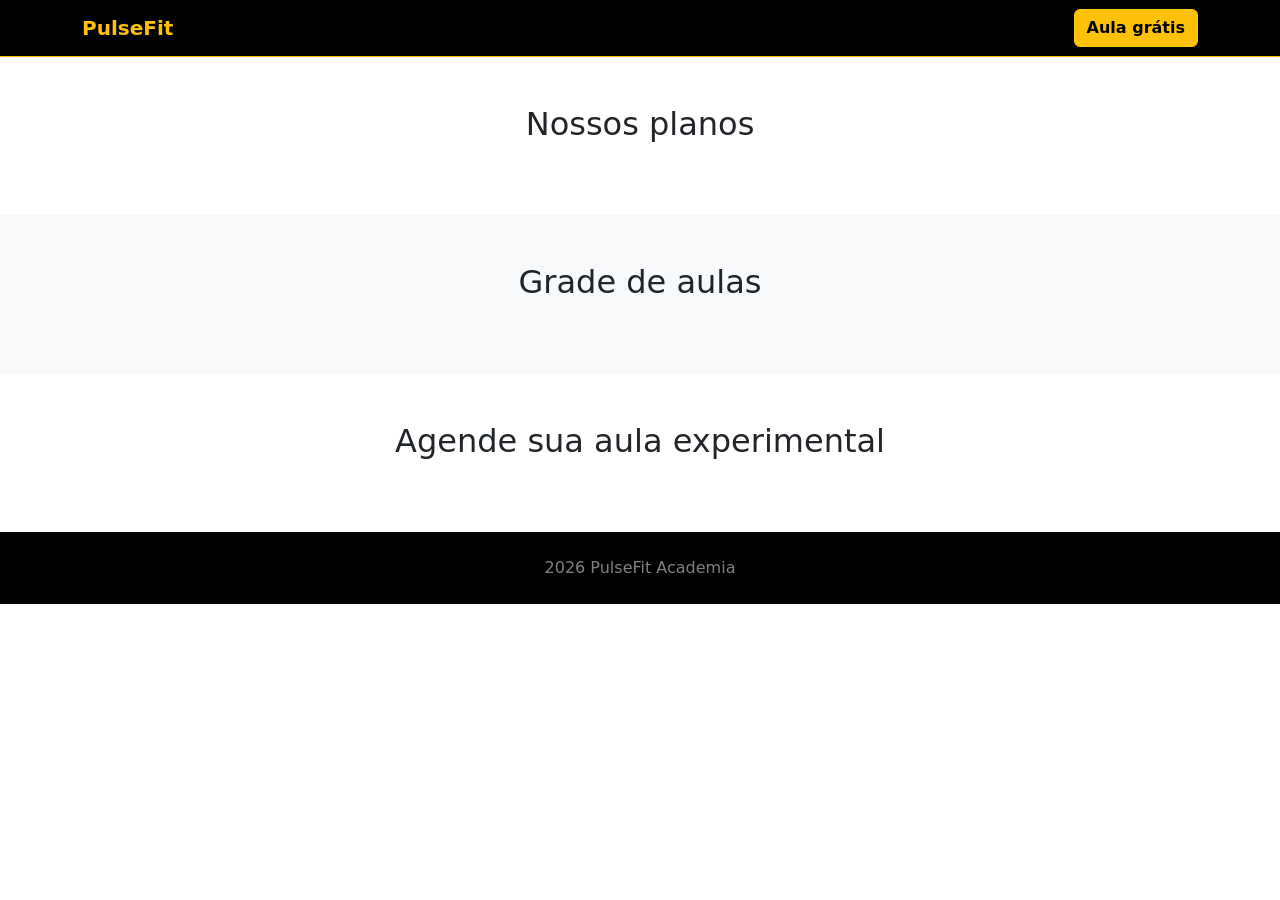
==== bootstrap/index.html @ 54238c48 "feat(navbar): adicionar barra de navegação responsiva com menu colapsável" ====
<!DOCTYPE html>
<html lang="en">
<head>
    <meta charset="UTF-8">
    <meta name="viewport" content="width=device-width, initial-scale=1.0">
    <title>PulseFit Academia</title>

    <link href="https://cdn.jsdelivr.net/npm/bootstrap@5.3.8/dist/css/bootstrap.min.css" rel="stylesheet">
    <link href="style.css" rel="stylesheet">


</head>
<body>
  <a href="#conteudo" class="visually-hidden-focusable">Pular para o conteúdo</a>

  <header class="sticky-top">
    <nav class="navbar navbar-expand-lg bg-black border-bottom border-warning" aria-label="Menu principal">
      <div class="container">
        <!-- Logo/nome do site -->
        <a class="navbar-brand fw-bold text-warning" href="#inicio">PulseFit</a>

        <!-- Botão 3 listras telefone -->
        <button class="navbar-toggler" type="button"
                data-bs-toggle="collapse" data-bs-target="#menuPrincipal"
                aria-controls="menuPrincipal" aria-expanded="false"
                aria-label="Abrir menu de navegação">
          <span class="navbar-toggler-icon"></span>
        </button>

        <!-- Conteudo no celular -->
        <div class="collapse navbar-collapse" id="menuPrincipal">
          <ul class="navbar-nav ms-auto mb-2 mb-lg-0">
            <li class="nav-item"><a class="nav-link" href="#inicio">Início</a></li>
            <li class="nav-item"><a class="nav-link" href="#planos">Planos</a></li>
            <li class="nav-item"><a class="nav-link" href="#horarios">Horários</a></li>
            <li class="nav-item"><a class="nav-link" href="#matricula">Matrícula</a></li>
          </ul>
          <a class="btn btn-warning fw-semibold ms-lg-3 mb-2 mb-lg-0" href="#matricula">Aula grátis</a>
        </div>
      </div>
    </nav>
  </header>

  <main id="conteudo">
    <section id="inicio" aria-label="Destaques da academia">

    </section>

    <section id="planos" class="py-5" aria-labelledby="titulo-planos">
      <div class="container">
        <h2 id="titulo-planos" class="text-center mb-4">Nossos planos</h2>

    </div>
    </section>

    <section id="horarios" class="py-5 bg-body-tertiary" aria-labelledby="titulo-horarios">
      <div class="container">
        <h2 id="titulo-horarios" class="text-center mb-4">Grade de aulas</h2>

    </div>
    </section>

    <section id="matricula" class="py-5" aria-labelledby="titulo-matricula">
      <div class="container">
        <h2 id="titulo-matricula" class="text-center mb-4">Agende sua aula experimental</h2>

    </div>
    </section>
  </main>

  <footer class="bg-black text-white-50 py-4">
    <div class="container text-center">
      <p class="mb-0">2026 PulseFit Academia</p>
    </div>
  </footer>

  
  
  <script src="https://cdn.jsdelivr.net/npm/bootstrap@5.3.8/dist/js/bootstrap.bundle.min.js"></script>

</body>
</html>
---- bootstrap/style.css ----
html {
  scroll-behavior: smooth;
}


section {
  scroll-margin-top: 70px;
}
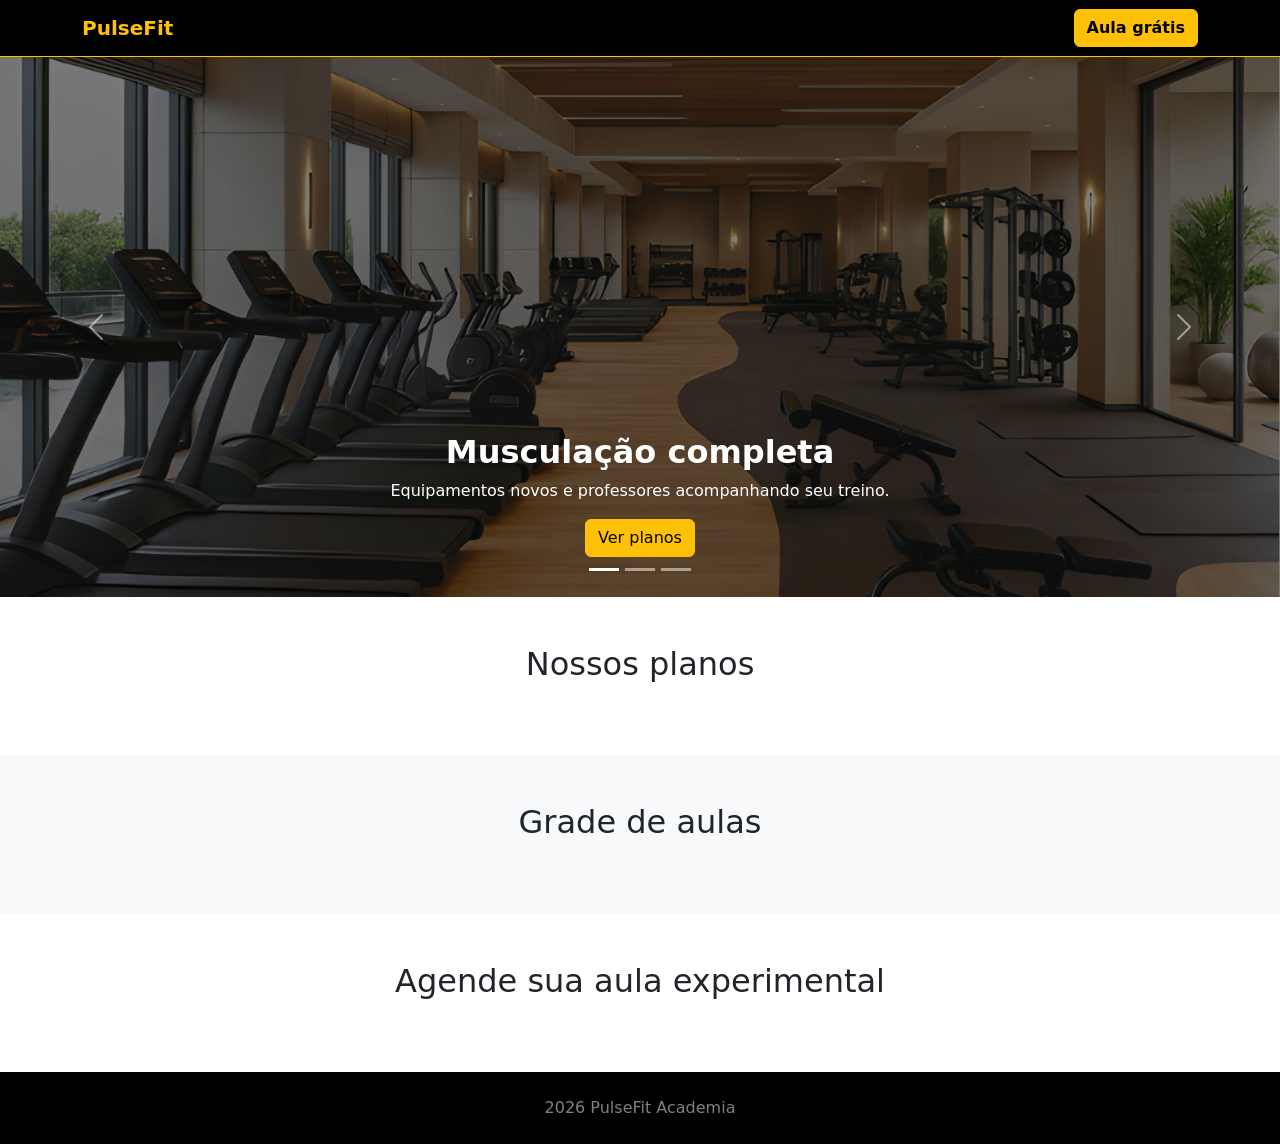
==== commit 36f6cfef: "feat(carrossel): adicionar carrossel de destaques" ====
--- a/bootstrap/index.html
+++ b/bootstrap/index.html
@@ -42,8 +42,68 @@
   </header>
 
   <main id="conteudo">
-    <section id="inicio" aria-label="Destaques da academia">
+   
+        <section id="inicio" aria-label="Destaques da academia">
+      <!-- Título principal da página escondido visualmente -->
+      <h1 class="visually-hidden">PulseFit Academia</h1>
 
+      <div id="carrosselDestaques" class="carousel slide" data-bs-ride="carousel">
+
+        <!-- Indicadores (bolinhas) -->
+        <div class="carousel-indicators">
+          <button type="button" data-bs-target="#carrosselDestaques" data-bs-slide-to="0"
+                  class="active" aria-current="true" aria-label="Slide 1: Musculação"></button>
+          <button type="button" data-bs-target="#carrosselDestaques" data-bs-slide-to="1"
+                  aria-label="Slide 2: Aulas coletivas"></button>
+          <button type="button" data-bs-target="#carrosselDestaques" data-bs-slide-to="2"
+                  aria-label="Slide 3: Treino funcional"></button>
+        </div>
+
+        <!-- Slides -->
+        <div class="carousel-inner">
+          <div class="carousel-item active" data-bs-interval="5000">
+            <img src="img/slide1.jpg" class="d-block w-100 carrossel-img"
+                 alt="Pessoa treinando com halteres na área de musculação">
+            <div class="carousel-caption">
+              <h2 class="fw-bold">Musculação completa</h2>
+              <p class="d-none d-md-block">Equipamentos novos e professores acompanhando seu treino.</p>
+              <a href="#planos" class="btn btn-warning">Ver planos</a>
+            </div>
+          </div>
+
+          <div class="carousel-item" data-bs-interval="5000">
+            <img src="img/slide2.jpg" class="d-block w-100 carrossel-img"
+                 alt="academia 01">
+            <div class="carousel-caption">
+              <h2 class="fw-bold">Aulas coletivas</h2>
+              <p class="d-none d-md-block">Spinning, dança, yoga e muito mais, todos os dias.</p>
+              <a href="#horarios" class="btn btn-warning">Ver horários</a>
+            </div>
+          </div>
+
+          <div class="carousel-item" data-bs-interval="5000">
+            <img src="img/slide3.jpg" class="d-block w-100 carrossel-img"
+                 alt="academia02">
+            <div class="carousel-caption">
+              <h2 class="fw-bold">Treino funcional</h2>
+              <p class="d-none d-md-block">Ganhe força e condicionamento em treinos dinâmicos.</p>
+              <a href="#matricula" class="btn btn-warning">Aula grátis</a>
+            </div>
+          </div>
+        </div>
+
+        <!-- Controles anterior / próximo -->
+        <button class="carousel-control-prev" type="button"
+                data-bs-target="#carrosselDestaques" data-bs-slide="prev">
+          <span class="carousel-control-prev-icon" aria-hidden="true"></span>
+          <span class="visually-hidden">Anterior</span>
+        </button>
+        <button class="carousel-control-next" type="button"
+                data-bs-target="#carrosselDestaques" data-bs-slide="next">
+          <span class="carousel-control-next-icon" aria-hidden="true"></span>
+          <span class="visually-hidden">Próximo</span>
+        </button>
+      </div>
     </section>
 
     <section id="planos" class="py-5" aria-labelledby="titulo-planos">
--- a/bootstrap/style.css
+++ b/bootstrap/style.css
@@ -6,3 +6,11 @@
 section {
   scroll-margin-top: 70px;
 }
+
+
+.carrossel-img {
+  height: 60vh;          /* 60% da altura da tela */
+  min-height: 300px;     /* nunca fica baixo demais no celular */
+  object-fit: cover;     /* corta as sobras em vez de esticar a foto */
+  filter: brightness(0.5); /* escurece a foto para o texto branco ficar visivel */
+}
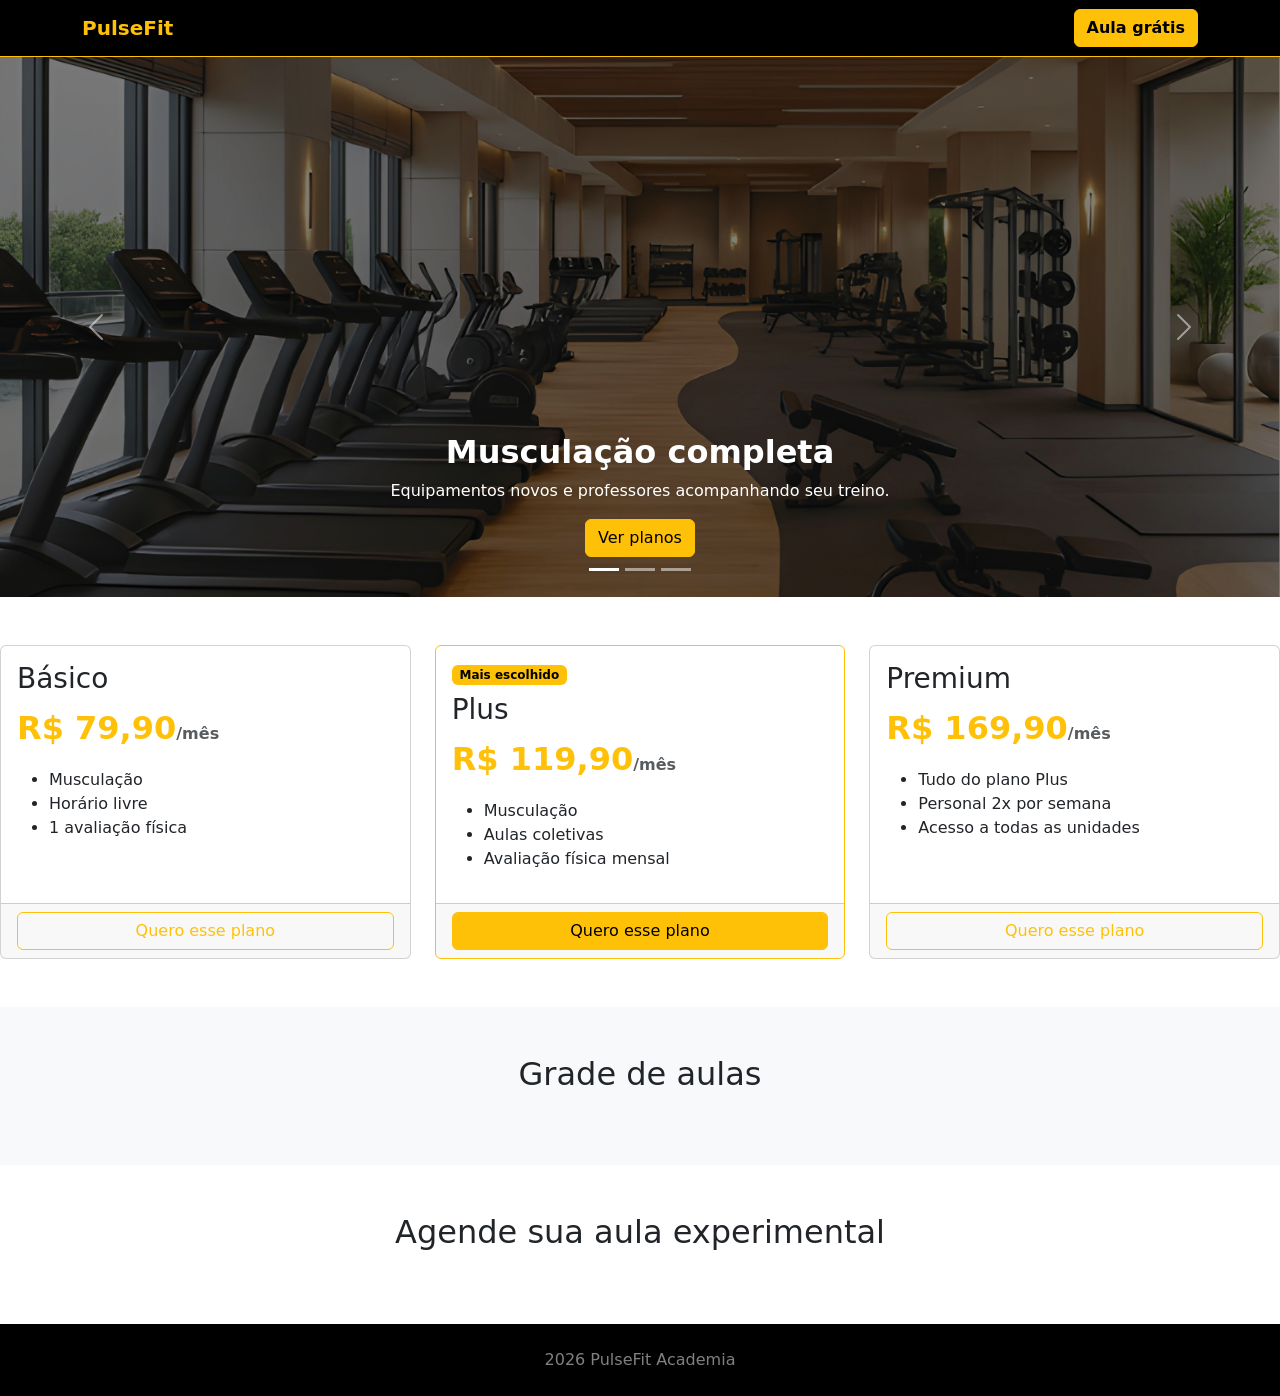
==== commit 4d8afe6f: "feat(planos): adicionar cards dos planos em grid" ====
--- a/bootstrap/index.html
+++ b/bootstrap/index.html
@@ -107,10 +107,66 @@
     </section>
 
     <section id="planos" class="py-5" aria-labelledby="titulo-planos">
-      <div class="container">
-        <h2 id="titulo-planos" class="text-center mb-4">Nossos planos</h2>
+      
+        <div class="row g-4">
 
-    </div>
+          <!-- Plano 1 -->
+          <div class="col-12 col-md-6 col-lg-4">
+            <div class="card h-100">
+              <div class="card-body">
+                <h3 class="card-title">Básico</h3>
+                <p class="fs-2 fw-bold text-warning">R$ 79,90<small class="fs-6 text-body-secondary">/mês</small></p>
+                <ul>
+                  <li>Musculação</li>
+                  <li>Horário livre</li>
+                  <li>1 avaliação física</li>
+                </ul>
+              </div>
+              <div class="card-footer">
+                <button type="button" class="btn btn-outline-warning w-100">Quero esse plano</button>
+              </div>
+            </div>
+          </div>
+
+          <!-- Plano 2 -->
+          <div class="col-12 col-md-6 col-lg-4">
+            <div class="card h-100 border-warning">
+              <div class="card-body">
+                <span class="badge text-bg-warning mb-2">Mais escolhido</span>
+                <h3 class="card-title">Plus</h3>
+                <p class="fs-2 fw-bold text-warning">R$ 119,90<small class="fs-6 text-body-secondary">/mês</small></p>
+                <ul>
+                  <li>Musculação</li>
+                  <li>Aulas coletivas</li>
+                  <li>Avaliação física mensal</li>
+                </ul>
+              </div>
+              <div class="card-footer">
+                <button type="button" class="btn btn-warning w-100">Quero esse plano</button>
+              </div>
+            </div>
+          </div>
+
+          <!-- Plano 3 -->
+          <div class="col-12 col-md-6 col-lg-4">
+            <div class="card h-100">
+              <div class="card-body">
+                <h3 class="card-title">Premium</h3>
+                <p class="fs-2 fw-bold text-warning">R$ 169,90<small class="fs-6 text-body-secondary">/mês</small></p>
+                <ul>
+                  <li>Tudo do plano Plus</li>
+                  <li>Personal 2x por semana</li>
+                  <li>Acesso a todas as unidades</li>
+                </ul>
+              </div>
+              <div class="card-footer">
+                <button type="button" class="btn btn-outline-warning w-100">Quero esse plano</button>
+              </div>
+            </div>
+          </div>
+
+        </div>
+
     </section>
 
     <section id="horarios" class="py-5 bg-body-tertiary" aria-labelledby="titulo-horarios">
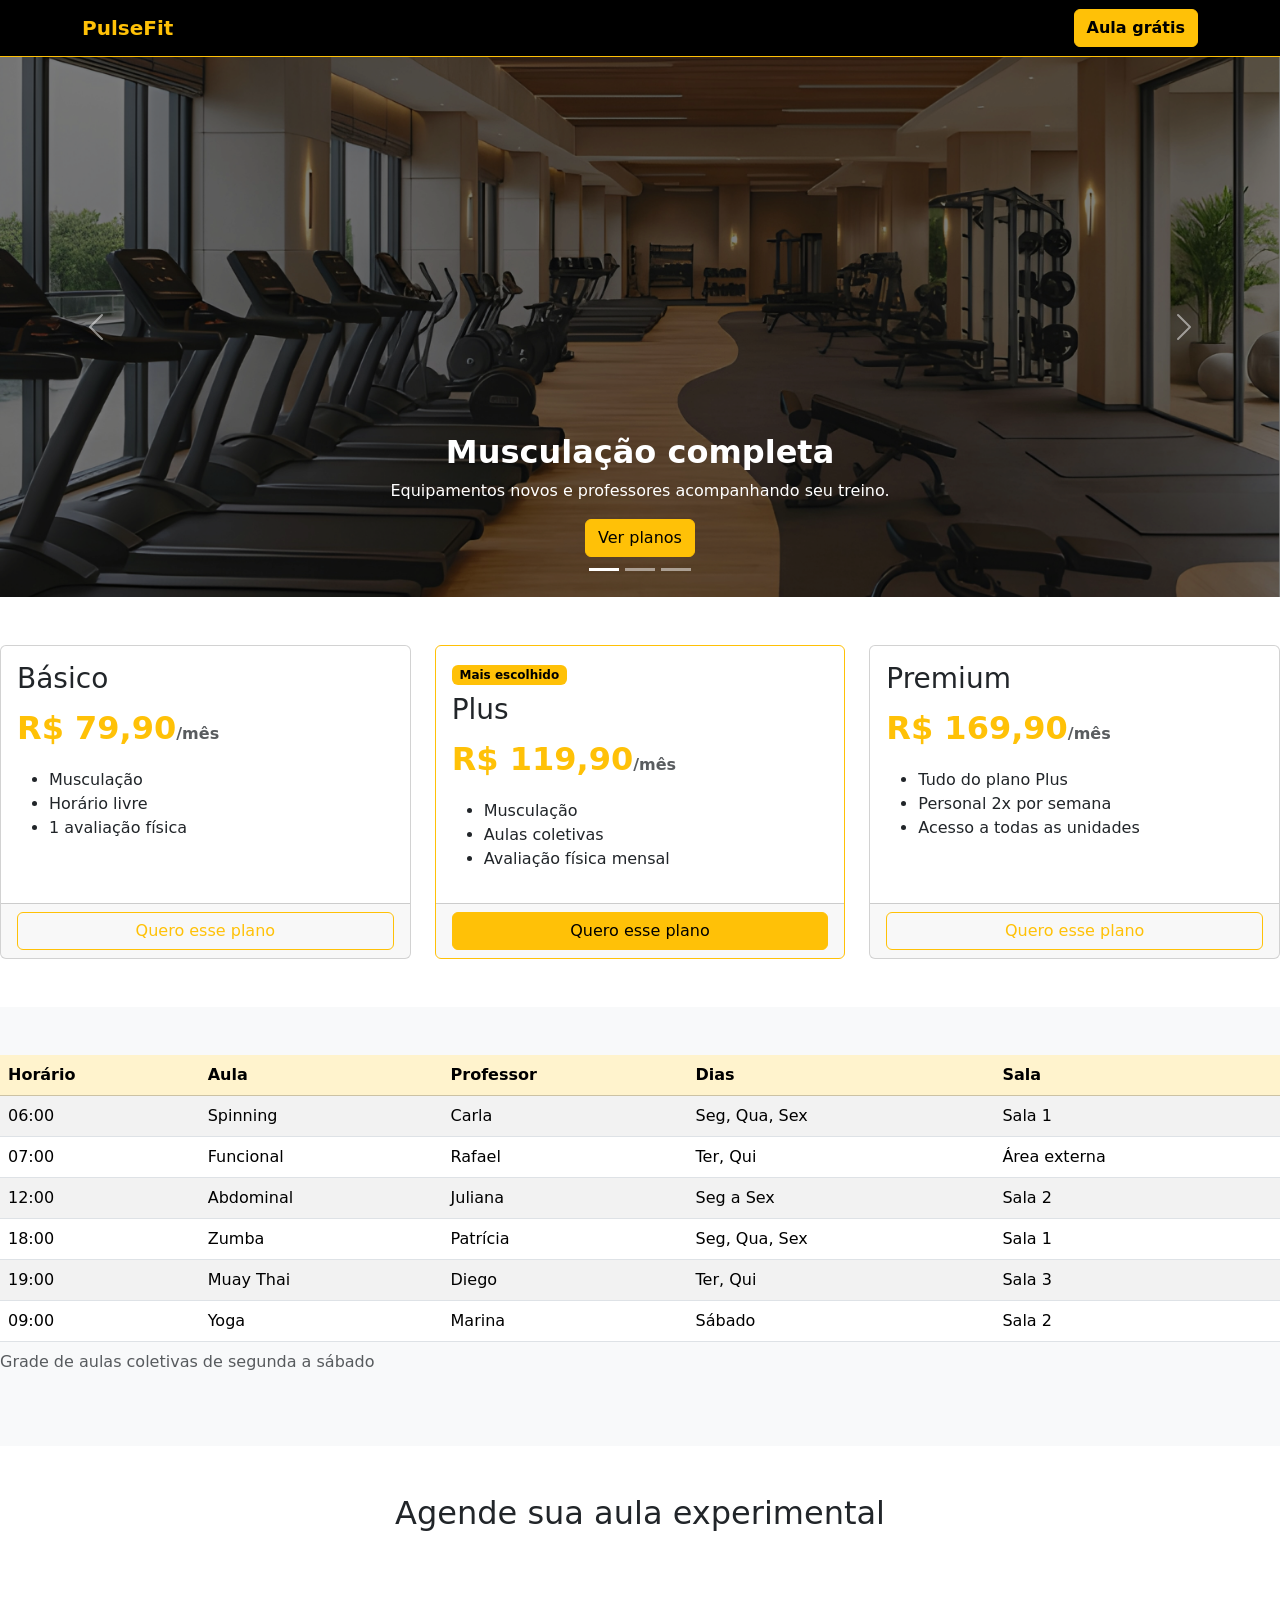
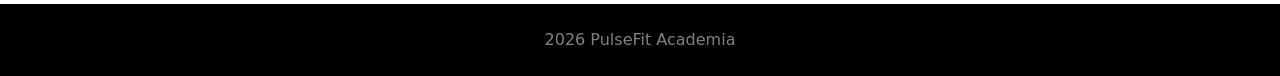
==== commit a8b6e8d5: "feat(horarios): adicionar tabela da grade de aulas" ====
--- a/bootstrap/index.html
+++ b/bootstrap/index.html
@@ -170,10 +170,66 @@
     </section>
 
     <section id="horarios" class="py-5 bg-body-tertiary" aria-labelledby="titulo-horarios">
-      <div class="container">
-        <h2 id="titulo-horarios" class="text-center mb-4">Grade de aulas</h2>
-
-    </div>
+     
+        <div class="table-responsive">
+          <table class="table table-striped table-hover">
+            <caption>Grade de aulas coletivas de segunda a sábado</caption>
+            <thead class="table-warning">
+              <tr>
+                <th scope="col">Horário</th>
+                <th scope="col">Aula</th>
+                <th scope="col">Professor</th>
+                <th scope="col">Dias</th>
+                <th scope="col">Sala</th>
+              </tr>
+            </thead>
+            <tbody>
+              <tr>
+                <td>06:00</td>
+                <td>Spinning</td>
+                <td>Carla</td>
+                <td>Seg, Qua, Sex</td>
+                <td>Sala 1</td>
+              </tr>
+              <tr>
+                <td>07:00</td>
+                <td>Funcional</td>
+                <td>Rafael</td>
+                <td>Ter, Qui</td>
+                <td>Área externa</td>
+              </tr>
+              <tr>
+                <td>12:00</td>
+                <td>Abdominal</td>
+                <td>Juliana</td>
+                <td>Seg a Sex</td>
+                <td>Sala 2</td>
+              </tr>
+              <tr>
+                <td>18:00</td>
+                <td>Zumba</td>
+                <td>Patrícia</td>
+                <td>Seg, Qua, Sex</td>
+                <td>Sala 1</td>
+              </tr>
+              <tr>
+                <td>19:00</td>
+                <td>Muay Thai</td>
+                <td>Diego</td>
+                <td>Ter, Qui</td>
+                <td>Sala 3</td>
+              </tr>
+              <tr>
+                <td>09:00</td>
+                <td>Yoga</td>
+                <td>Marina</td>
+                <td>Sábado</td>
+                <td>Sala 2</td>
+              </tr>
+            </tbody>
+          </table>
+        </div>
+
     </section>
 
     <section id="matricula" class="py-5" aria-labelledby="titulo-matricula">
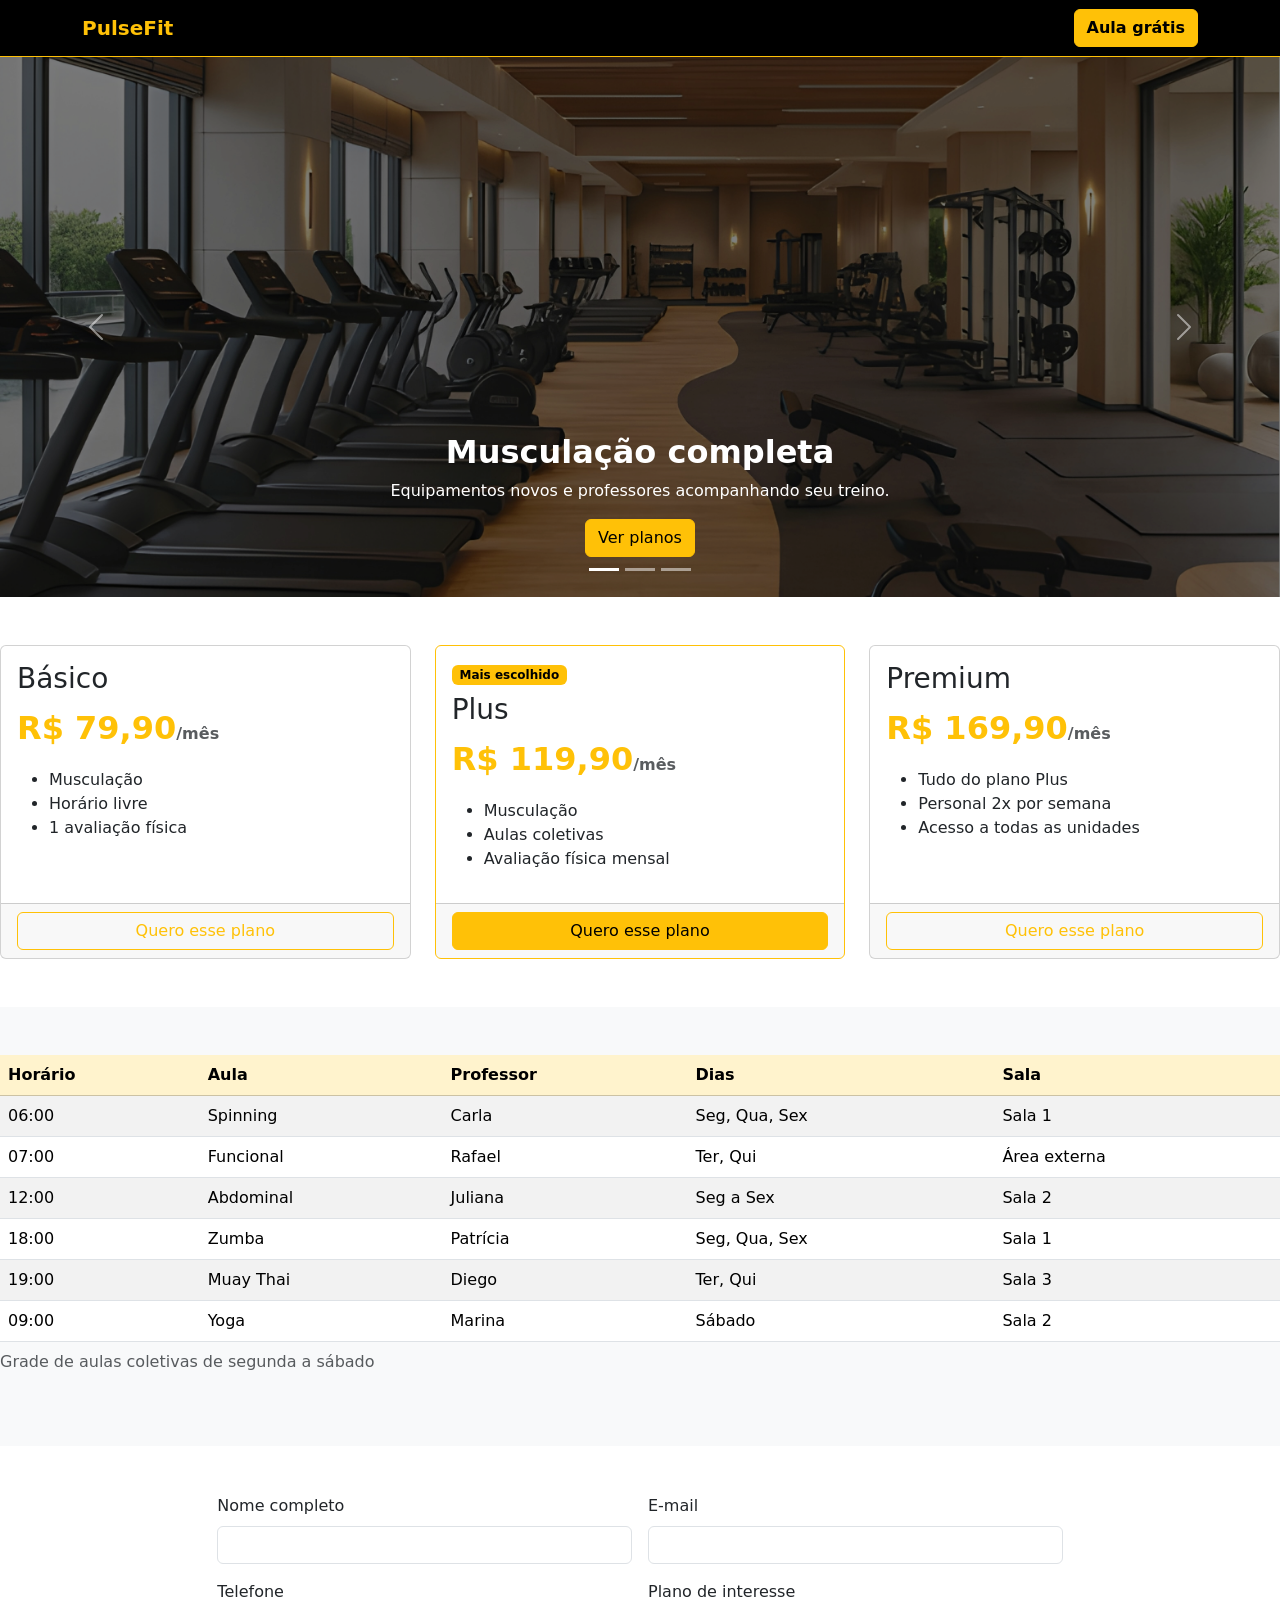
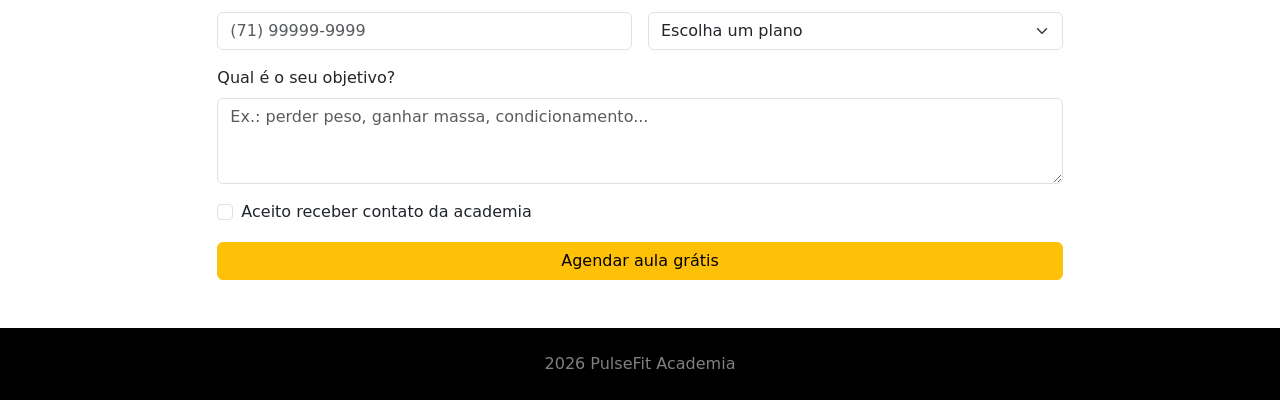
==== commit 92d69018: "feat(matricula): adicionar form com validação + identação de todo o cod" ====
--- a/bootstrap/index.html
+++ b/bootstrap/index.html
@@ -1,5 +1,6 @@
 <!DOCTYPE html>
 <html lang="en">
+
 <head>
     <meta charset="UTF-8">
     <meta name="viewport" content="width=device-width, initial-scale=1.0">
@@ -10,245 +11,296 @@
 
 
 </head>
+
 <body>
-  <a href="#conteudo" class="visually-hidden-focusable">Pular para o conteúdo</a>
-
-  <header class="sticky-top">
-    <nav class="navbar navbar-expand-lg bg-black border-bottom border-warning" aria-label="Menu principal">
-      <div class="container">
-        <!-- Logo/nome do site -->
-        <a class="navbar-brand fw-bold text-warning" href="#inicio">PulseFit</a>
-
-        <!-- Botão 3 listras telefone -->
-        <button class="navbar-toggler" type="button"
-                data-bs-toggle="collapse" data-bs-target="#menuPrincipal"
-                aria-controls="menuPrincipal" aria-expanded="false"
-                aria-label="Abrir menu de navegação">
-          <span class="navbar-toggler-icon"></span>
-        </button>
-
-        <!-- Conteudo no celular -->
-        <div class="collapse navbar-collapse" id="menuPrincipal">
-          <ul class="navbar-nav ms-auto mb-2 mb-lg-0">
-            <li class="nav-item"><a class="nav-link" href="#inicio">Início</a></li>
-            <li class="nav-item"><a class="nav-link" href="#planos">Planos</a></li>
-            <li class="nav-item"><a class="nav-link" href="#horarios">Horários</a></li>
-            <li class="nav-item"><a class="nav-link" href="#matricula">Matrícula</a></li>
-          </ul>
-          <a class="btn btn-warning fw-semibold ms-lg-3 mb-2 mb-lg-0" href="#matricula">Aula grátis</a>
+    <a href="#conteudo" class="visually-hidden-focusable">Pular para o conteúdo</a>
+
+    <header class="sticky-top">
+        <nav class="navbar navbar-expand-lg bg-black border-bottom border-warning" aria-label="Menu principal">
+            <div class="container">
+                <!-- Logo/nome do site -->
+                <a class="navbar-brand fw-bold text-warning" href="#inicio">PulseFit</a>
+
+                <!-- Botão 3 listras telefone -->
+                <button class="navbar-toggler" type="button" data-bs-toggle="collapse" data-bs-target="#menuPrincipal"
+                    aria-controls="menuPrincipal" aria-expanded="false" aria-label="Abrir menu de navegação">
+                    <span class="navbar-toggler-icon"></span>
+                </button>
+
+                <!-- Conteudo no celular -->
+                <div class="collapse navbar-collapse" id="menuPrincipal">
+                    <ul class="navbar-nav ms-auto mb-2 mb-lg-0">
+                        <li class="nav-item"><a class="nav-link" href="#inicio">Início</a></li>
+                        <li class="nav-item"><a class="nav-link" href="#planos">Planos</a></li>
+                        <li class="nav-item"><a class="nav-link" href="#horarios">Horários</a></li>
+                        <li class="nav-item"><a class="nav-link" href="#matricula">Matrícula</a></li>
+                    </ul>
+                    <a class="btn btn-warning fw-semibold ms-lg-3 mb-2 mb-lg-0" href="#matricula">Aula grátis</a>
+                </div>
+            </div>
+        </nav>
+    </header>
+
+    <main id="conteudo">
+
+        <section id="inicio" aria-label="Destaques da academia">
+            <!-- Título principal da página escondido visualmente -->
+            <h1 class="visually-hidden">PulseFit Academia</h1>
+
+            <div id="carrosselDestaques" class="carousel slide" data-bs-ride="carousel">
+
+                <!-- Indicadores (bolinhas) -->
+                <div class="carousel-indicators">
+                    <button type="button" data-bs-target="#carrosselDestaques" data-bs-slide-to="0" class="active"
+                        aria-current="true" aria-label="Slide 1: Musculação"></button>
+                    <button type="button" data-bs-target="#carrosselDestaques" data-bs-slide-to="1"
+                        aria-label="Slide 2: Aulas coletivas"></button>
+                    <button type="button" data-bs-target="#carrosselDestaques" data-bs-slide-to="2"
+                        aria-label="Slide 3: Treino funcional"></button>
+                </div>
+
+                <!-- Slides -->
+                <div class="carousel-inner">
+                    <div class="carousel-item active" data-bs-interval="5000">
+                        <img src="img/slide1.jpg" class="d-block w-100 carrossel-img"
+                            alt="Pessoa treinando com halteres na área de musculação">
+                        <div class="carousel-caption">
+                            <h2 class="fw-bold">Musculação completa</h2>
+                            <p class="d-none d-md-block">Equipamentos novos e professores acompanhando seu treino.</p>
+                            <a href="#planos" class="btn btn-warning">Ver planos</a>
+                        </div>
+                    </div>
+
+                    <div class="carousel-item" data-bs-interval="5000">
+                        <img src="img/slide2.jpg" class="d-block w-100 carrossel-img" alt="academia 01">
+                        <div class="carousel-caption">
+                            <h2 class="fw-bold">Aulas coletivas</h2>
+                            <p class="d-none d-md-block">Spinning, dança, yoga e muito mais, todos os dias.</p>
+                            <a href="#horarios" class="btn btn-warning">Ver horários</a>
+                        </div>
+                    </div>
+
+                    <div class="carousel-item" data-bs-interval="5000">
+                        <img src="img/slide3.jpg" class="d-block w-100 carrossel-img" alt="academia02">
+                        <div class="carousel-caption">
+                            <h2 class="fw-bold">Treino funcional</h2>
+                            <p class="d-none d-md-block">Ganhe força e condicionamento em treinos dinâmicos.</p>
+                            <a href="#matricula" class="btn btn-warning">Aula grátis</a>
+                        </div>
+                    </div>
+                </div>
+
+                <!-- Controles anterior / próximo -->
+                <button class="carousel-control-prev" type="button" data-bs-target="#carrosselDestaques"
+                    data-bs-slide="prev">
+                    <span class="carousel-control-prev-icon" aria-hidden="true"></span>
+                    <span class="visually-hidden">Anterior</span>
+                </button>
+                <button class="carousel-control-next" type="button" data-bs-target="#carrosselDestaques"
+                    data-bs-slide="next">
+                    <span class="carousel-control-next-icon" aria-hidden="true"></span>
+                    <span class="visually-hidden">Próximo</span>
+                </button>
+            </div>
+        </section>
+
+        <section id="planos" class="py-5" aria-labelledby="titulo-planos">
+
+            <div class="row g-4">
+
+                <!-- Plano 1 -->
+                <div class="col-12 col-md-6 col-lg-4">
+                    <div class="card h-100">
+                        <div class="card-body">
+                            <h3 class="card-title">Básico</h3>
+                            <p class="fs-2 fw-bold text-warning">R$ 79,90<small
+                                    class="fs-6 text-body-secondary">/mês</small></p>
+                            <ul>
+                                <li>Musculação</li>
+                                <li>Horário livre</li>
+                                <li>1 avaliação física</li>
+                            </ul>
+                        </div>
+                        <div class="card-footer">
+                            <button type="button" class="btn btn-outline-warning w-100">Quero esse plano</button>
+                        </div>
+                    </div>
+                </div>
+
+                <!-- Plano 2 -->
+                <div class="col-12 col-md-6 col-lg-4">
+                    <div class="card h-100 border-warning">
+                        <div class="card-body">
+                            <span class="badge text-bg-warning mb-2">Mais escolhido</span>
+                            <h3 class="card-title">Plus</h3>
+                            <p class="fs-2 fw-bold text-warning">R$ 119,90<small
+                                    class="fs-6 text-body-secondary">/mês</small></p>
+                            <ul>
+                                <li>Musculação</li>
+                                <li>Aulas coletivas</li>
+                                <li>Avaliação física mensal</li>
+                            </ul>
+                        </div>
+                        <div class="card-footer">
+                            <button type="button" class="btn btn-warning w-100">Quero esse plano</button>
+                        </div>
+                    </div>
+                </div>
+
+                <!-- Plano 3 -->
+                <div class="col-12 col-md-6 col-lg-4">
+                    <div class="card h-100">
+                        <div class="card-body">
+                            <h3 class="card-title">Premium</h3>
+                            <p class="fs-2 fw-bold text-warning">R$ 169,90<small
+                                    class="fs-6 text-body-secondary">/mês</small></p>
+                            <ul>
+                                <li>Tudo do plano Plus</li>
+                                <li>Personal 2x por semana</li>
+                                <li>Acesso a todas as unidades</li>
+                            </ul>
+                        </div>
+                        <div class="card-footer">
+                            <button type="button" class="btn btn-outline-warning w-100">Quero esse plano</button>
+                        </div>
+                    </div>
+                </div>
+
+            </div>
+
+        </section>
+
+        <section id="horarios" class="py-5 bg-body-tertiary" aria-labelledby="titulo-horarios">
+
+            <div class="table-responsive">
+                <table class="table table-striped table-hover">
+                    <caption>Grade de aulas coletivas de segunda a sábado</caption>
+                    <thead class="table-warning">
+                        <tr>
+                            <th scope="col">Horário</th>
+                            <th scope="col">Aula</th>
+                            <th scope="col">Professor</th>
+                            <th scope="col">Dias</th>
+                            <th scope="col">Sala</th>
+                        </tr>
+                    </thead>
+                    <tbody>
+                        <tr>
+                            <td>06:00</td>
+                            <td>Spinning</td>
+                            <td>Carla</td>
+                            <td>Seg, Qua, Sex</td>
+                            <td>Sala 1</td>
+                        </tr>
+                        <tr>
+                            <td>07:00</td>
+                            <td>Funcional</td>
+                            <td>Rafael</td>
+                            <td>Ter, Qui</td>
+                            <td>Área externa</td>
+                        </tr>
+                        <tr>
+                            <td>12:00</td>
+                            <td>Abdominal</td>
+                            <td>Juliana</td>
+                            <td>Seg a Sex</td>
+                            <td>Sala 2</td>
+                        </tr>
+                        <tr>
+                            <td>18:00</td>
+                            <td>Zumba</td>
+                            <td>Patrícia</td>
+                            <td>Seg, Qua, Sex</td>
+                            <td>Sala 1</td>
+                        </tr>
+                        <tr>
+                            <td>19:00</td>
+                            <td>Muay Thai</td>
+                            <td>Diego</td>
+                            <td>Ter, Qui</td>
+                            <td>Sala 3</td>
+                        </tr>
+                        <tr>
+                            <td>09:00</td>
+                            <td>Yoga</td>
+                            <td>Marina</td>
+                            <td>Sábado</td>
+                            <td>Sala 2</td>
+                        </tr>
+                    </tbody>
+                </table>
+            </div>
+
+        </section>
+
+        <section id="matricula" class="py-5" aria-labelledby="titulo-matricula">
+
+            <div class="row justify-content-center">
+                <div class="col-12 col-lg-8">
+
+                    <form class="row g-3">
+                        <div class="col-12 col-md-6">
+                            <label for="nome" class="form-label">Nome completo</label>
+                            <input type="text" class="form-control" id="nome" name="nome" required minlength="3">
+                        </div>
+
+                        <div class="col-12 col-md-6">
+                            <label for="email" class="form-label">E-mail</label>
+                            <input type="email" class="form-control" id="email" name="email" required>
+                        </div>
+
+                        <div class="col-12 col-md-6">
+                            <label for="telefone" class="form-label">Telefone</label>
+                            <input type="tel" class="form-control" id="telefone" name="telefone"
+                                placeholder="(71) 99999-9999" required>
+                        </div>
+
+                        <div class="col-12 col-md-6">
+                            <label for="plano" class="form-label">Plano de interesse</label>
+                            <select class="form-select" id="plano" name="plano" required>
+                                <option value="">Escolha um plano</option>
+                                <option value="basico">Básico</option>
+                                <option value="plus">Plus</option>
+                                <option value="premium">Premium</option>
+                            </select>
+                        </div>
+
+                        <div class="col-12">
+                            <label for="objetivo" class="form-label">Qual é o seu objetivo?</label>
+                            <textarea class="form-control" id="objetivo" name="objetivo" rows="3"
+                                placeholder="Ex.: perder peso, ganhar massa, condicionamento..."></textarea>
+                        </div>
+
+                        <div class="col-12">
+                            <div class="form-check">
+                                <input class="form-check-input" type="checkbox" id="termos" name="termos" required>
+                                <label class="form-check-label" for="termos">
+                                    Aceito receber contato da academia
+                                </label>
+                            </div>
+                        </div>
+
+                        <div class="col-12">
+                            <button type="submit" class="btn btn-warning w-100">Agendar aula grátis</button>
+                        </div>
+                    </form>
+
+                </div>
+            </div>
+
+        </section>
+    </main>
+
+    <footer class="bg-black text-white-50 py-4">
+        <div class="container text-center">
+            <p class="mb-0">2026 PulseFit Academia</p>
         </div>
-      </div>
-    </nav>
-  </header>
-
-  <main id="conteudo">
-   
-        <section id="inicio" aria-label="Destaques da academia">
-      <!-- Título principal da página escondido visualmente -->
-      <h1 class="visually-hidden">PulseFit Academia</h1>
-
-      <div id="carrosselDestaques" class="carousel slide" data-bs-ride="carousel">
-
-        <!-- Indicadores (bolinhas) -->
-        <div class="carousel-indicators">
-          <button type="button" data-bs-target="#carrosselDestaques" data-bs-slide-to="0"
-                  class="active" aria-current="true" aria-label="Slide 1: Musculação"></button>
-          <button type="button" data-bs-target="#carrosselDestaques" data-bs-slide-to="1"
-                  aria-label="Slide 2: Aulas coletivas"></button>
-          <button type="button" data-bs-target="#carrosselDestaques" data-bs-slide-to="2"
-                  aria-label="Slide 3: Treino funcional"></button>
-        </div>
-
-        <!-- Slides -->
-        <div class="carousel-inner">
-          <div class="carousel-item active" data-bs-interval="5000">
-            <img src="img/slide1.jpg" class="d-block w-100 carrossel-img"
-                 alt="Pessoa treinando com halteres na área de musculação">
-            <div class="carousel-caption">
-              <h2 class="fw-bold">Musculação completa</h2>
-              <p class="d-none d-md-block">Equipamentos novos e professores acompanhando seu treino.</p>
-              <a href="#planos" class="btn btn-warning">Ver planos</a>
-            </div>
-          </div>
-
-          <div class="carousel-item" data-bs-interval="5000">
-            <img src="img/slide2.jpg" class="d-block w-100 carrossel-img"
-                 alt="academia 01">
-            <div class="carousel-caption">
-              <h2 class="fw-bold">Aulas coletivas</h2>
-              <p class="d-none d-md-block">Spinning, dança, yoga e muito mais, todos os dias.</p>
-              <a href="#horarios" class="btn btn-warning">Ver horários</a>
-            </div>
-          </div>
-
-          <div class="carousel-item" data-bs-interval="5000">
-            <img src="img/slide3.jpg" class="d-block w-100 carrossel-img"
-                 alt="academia02">
-            <div class="carousel-caption">
-              <h2 class="fw-bold">Treino funcional</h2>
-              <p class="d-none d-md-block">Ganhe força e condicionamento em treinos dinâmicos.</p>
-              <a href="#matricula" class="btn btn-warning">Aula grátis</a>
-            </div>
-          </div>
-        </div>
-
-        <!-- Controles anterior / próximo -->
-        <button class="carousel-control-prev" type="button"
-                data-bs-target="#carrosselDestaques" data-bs-slide="prev">
-          <span class="carousel-control-prev-icon" aria-hidden="true"></span>
-          <span class="visually-hidden">Anterior</span>
-        </button>
-        <button class="carousel-control-next" type="button"
-                data-bs-target="#carrosselDestaques" data-bs-slide="next">
-          <span class="carousel-control-next-icon" aria-hidden="true"></span>
-          <span class="visually-hidden">Próximo</span>
-        </button>
-      </div>
-    </section>
-
-    <section id="planos" class="py-5" aria-labelledby="titulo-planos">
-      
-        <div class="row g-4">
-
-          <!-- Plano 1 -->
-          <div class="col-12 col-md-6 col-lg-4">
-            <div class="card h-100">
-              <div class="card-body">
-                <h3 class="card-title">Básico</h3>
-                <p class="fs-2 fw-bold text-warning">R$ 79,90<small class="fs-6 text-body-secondary">/mês</small></p>
-                <ul>
-                  <li>Musculação</li>
-                  <li>Horário livre</li>
-                  <li>1 avaliação física</li>
-                </ul>
-              </div>
-              <div class="card-footer">
-                <button type="button" class="btn btn-outline-warning w-100">Quero esse plano</button>
-              </div>
-            </div>
-          </div>
-
-          <!-- Plano 2 -->
-          <div class="col-12 col-md-6 col-lg-4">
-            <div class="card h-100 border-warning">
-              <div class="card-body">
-                <span class="badge text-bg-warning mb-2">Mais escolhido</span>
-                <h3 class="card-title">Plus</h3>
-                <p class="fs-2 fw-bold text-warning">R$ 119,90<small class="fs-6 text-body-secondary">/mês</small></p>
-                <ul>
-                  <li>Musculação</li>
-                  <li>Aulas coletivas</li>
-                  <li>Avaliação física mensal</li>
-                </ul>
-              </div>
-              <div class="card-footer">
-                <button type="button" class="btn btn-warning w-100">Quero esse plano</button>
-              </div>
-            </div>
-          </div>
-
-          <!-- Plano 3 -->
-          <div class="col-12 col-md-6 col-lg-4">
-            <div class="card h-100">
-              <div class="card-body">
-                <h3 class="card-title">Premium</h3>
-                <p class="fs-2 fw-bold text-warning">R$ 169,90<small class="fs-6 text-body-secondary">/mês</small></p>
-                <ul>
-                  <li>Tudo do plano Plus</li>
-                  <li>Personal 2x por semana</li>
-                  <li>Acesso a todas as unidades</li>
-                </ul>
-              </div>
-              <div class="card-footer">
-                <button type="button" class="btn btn-outline-warning w-100">Quero esse plano</button>
-              </div>
-            </div>
-          </div>
-
-        </div>
-
-    </section>
-
-    <section id="horarios" class="py-5 bg-body-tertiary" aria-labelledby="titulo-horarios">
-     
-        <div class="table-responsive">
-          <table class="table table-striped table-hover">
-            <caption>Grade de aulas coletivas de segunda a sábado</caption>
-            <thead class="table-warning">
-              <tr>
-                <th scope="col">Horário</th>
-                <th scope="col">Aula</th>
-                <th scope="col">Professor</th>
-                <th scope="col">Dias</th>
-                <th scope="col">Sala</th>
-              </tr>
-            </thead>
-            <tbody>
-              <tr>
-                <td>06:00</td>
-                <td>Spinning</td>
-                <td>Carla</td>
-                <td>Seg, Qua, Sex</td>
-                <td>Sala 1</td>
-              </tr>
-              <tr>
-                <td>07:00</td>
-                <td>Funcional</td>
-                <td>Rafael</td>
-                <td>Ter, Qui</td>
-                <td>Área externa</td>
-              </tr>
-              <tr>
-                <td>12:00</td>
-                <td>Abdominal</td>
-                <td>Juliana</td>
-                <td>Seg a Sex</td>
-                <td>Sala 2</td>
-              </tr>
-              <tr>
-                <td>18:00</td>
-                <td>Zumba</td>
-                <td>Patrícia</td>
-                <td>Seg, Qua, Sex</td>
-                <td>Sala 1</td>
-              </tr>
-              <tr>
-                <td>19:00</td>
-                <td>Muay Thai</td>
-                <td>Diego</td>
-                <td>Ter, Qui</td>
-                <td>Sala 3</td>
-              </tr>
-              <tr>
-                <td>09:00</td>
-                <td>Yoga</td>
-                <td>Marina</td>
-                <td>Sábado</td>
-                <td>Sala 2</td>
-              </tr>
-            </tbody>
-          </table>
-        </div>
-
-    </section>
-
-    <section id="matricula" class="py-5" aria-labelledby="titulo-matricula">
-      <div class="container">
-        <h2 id="titulo-matricula" class="text-center mb-4">Agende sua aula experimental</h2>
-
-    </div>
-    </section>
-  </main>
-
-  <footer class="bg-black text-white-50 py-4">
-    <div class="container text-center">
-      <p class="mb-0">2026 PulseFit Academia</p>
-    </div>
-  </footer>
-
-  
-  
-  <script src="https://cdn.jsdelivr.net/npm/bootstrap@5.3.8/dist/js/bootstrap.bundle.min.js"></script>
+    </footer>
+
+
+
+    <script src="https://cdn.jsdelivr.net/npm/bootstrap@5.3.8/dist/js/bootstrap.bundle.min.js"></script>
 
 </body>
+
 </html>
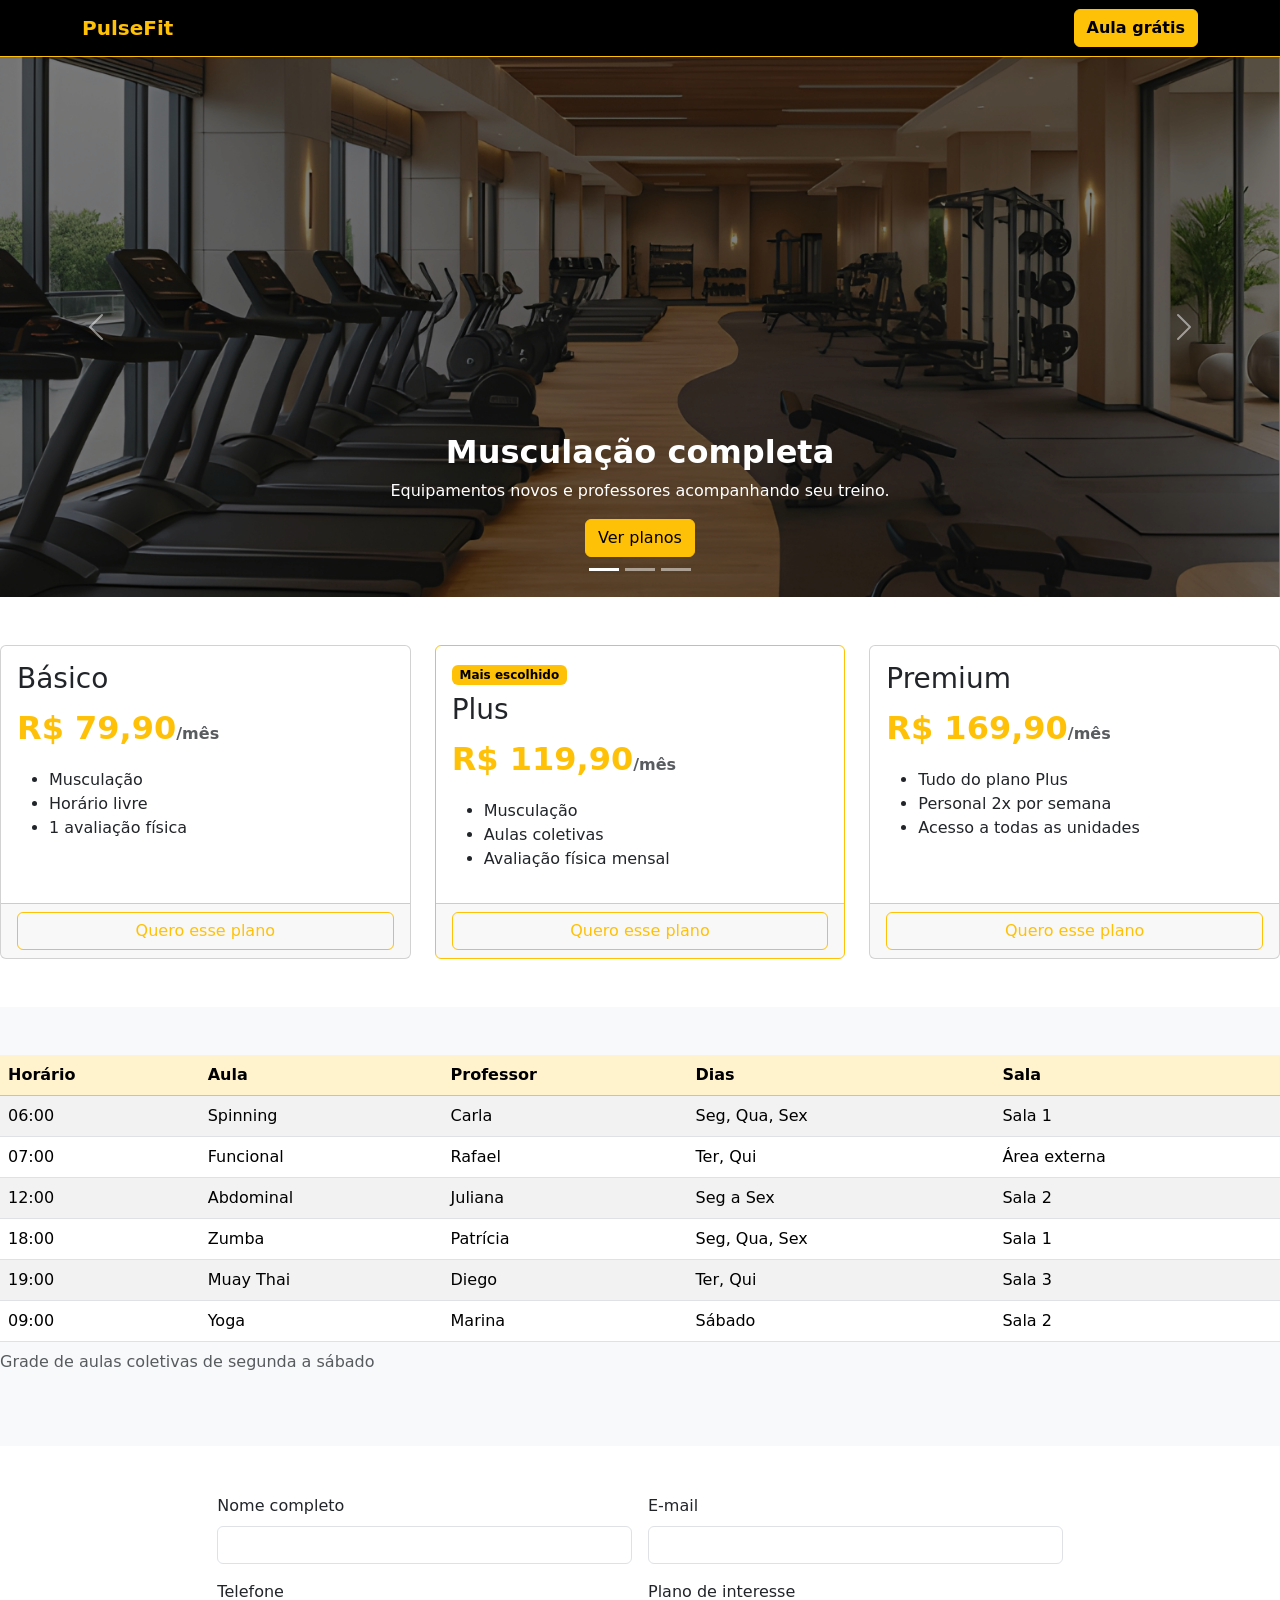
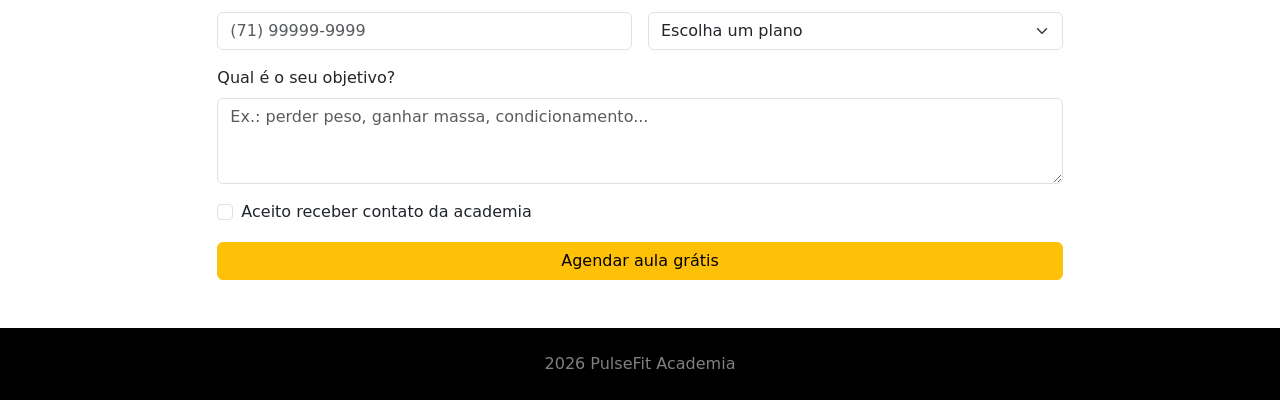
==== commit a2f328b3: "feat(modal): adicionar modal no  cards dos planos" ====
--- a/bootstrap/index.html
+++ b/bootstrap/index.html
@@ -122,7 +122,8 @@
                             </ul>
                         </div>
                         <div class="card-footer">
-                            <button type="button" class="btn btn-outline-warning w-100">Quero esse plano</button>
+                            <button type="button" class="btn btn-outline-warning w-100" data-bs-toggle="modal"
+                                data-bs-target="#modalPlano">Quero esse plano</button>
                         </div>
                     </div>
                 </div>
@@ -142,7 +143,8 @@
                             </ul>
                         </div>
                         <div class="card-footer">
-                            <button type="button" class="btn btn-warning w-100">Quero esse plano</button>
+                            <button type="button" class="btn btn-outline-warning w-100" data-bs-toggle="modal"
+                                data-bs-target="#modalPlano">Quero esse plano</button>
                         </div>
                     </div>
                 </div>
@@ -161,7 +163,8 @@
                             </ul>
                         </div>
                         <div class="card-footer">
-                            <button type="button" class="btn btn-outline-warning w-100">Quero esse plano</button>
+                            <button type="button" class="btn btn-outline-warning w-100" data-bs-toggle="modal"
+                                data-bs-target="#modalPlano">Quero esse plano</button>
                         </div>
                     </div>
                 </div>
@@ -297,7 +300,33 @@
         </div>
     </footer>
 
-
+    <!-- Modal -->
+    <div class="modal fade" id="modalPlano" tabindex="-1" aria-labelledby="tituloModalPlano" aria-hidden="true">
+        <div class="modal-dialog modal-dialog-centered">
+            <div class="modal-content">
+
+                <div class="modal-header">
+                    <h2 class="modal-title fs-5" id="tituloModalPlano">Como contratar seu plano</h2>
+                    <button type="button" class="btn-close" data-bs-dismiss="modal" aria-label="Fechar"></button>
+                </div>
+
+                <div class="modal-body">
+                    <p>Ótima escolha! A matrícula é feita em 3 passos simples:</p>
+                    <ol>
+                        <li>Agende sua aula experimental grátis no formulário da página.</li>
+                        <li>Venha conhecer a academia e treinar com um professor.</li>
+                        <li>Gostou? Finalize a matrícula na recepção.</li>
+                    </ol>
+                </div>
+
+                <div class="modal-footer">
+                    <button type="button" class="btn btn-secondary" data-bs-dismiss="modal">Fechar</button>
+                    <button type="button" class="btn btn-warning" data-bs-dismiss="modal">Entendi</button>
+                </div>
+
+            </div>
+        </div>
+    </div>
 
     <script src="https://cdn.jsdelivr.net/npm/bootstrap@5.3.8/dist/js/bootstrap.bundle.min.js"></script>
 
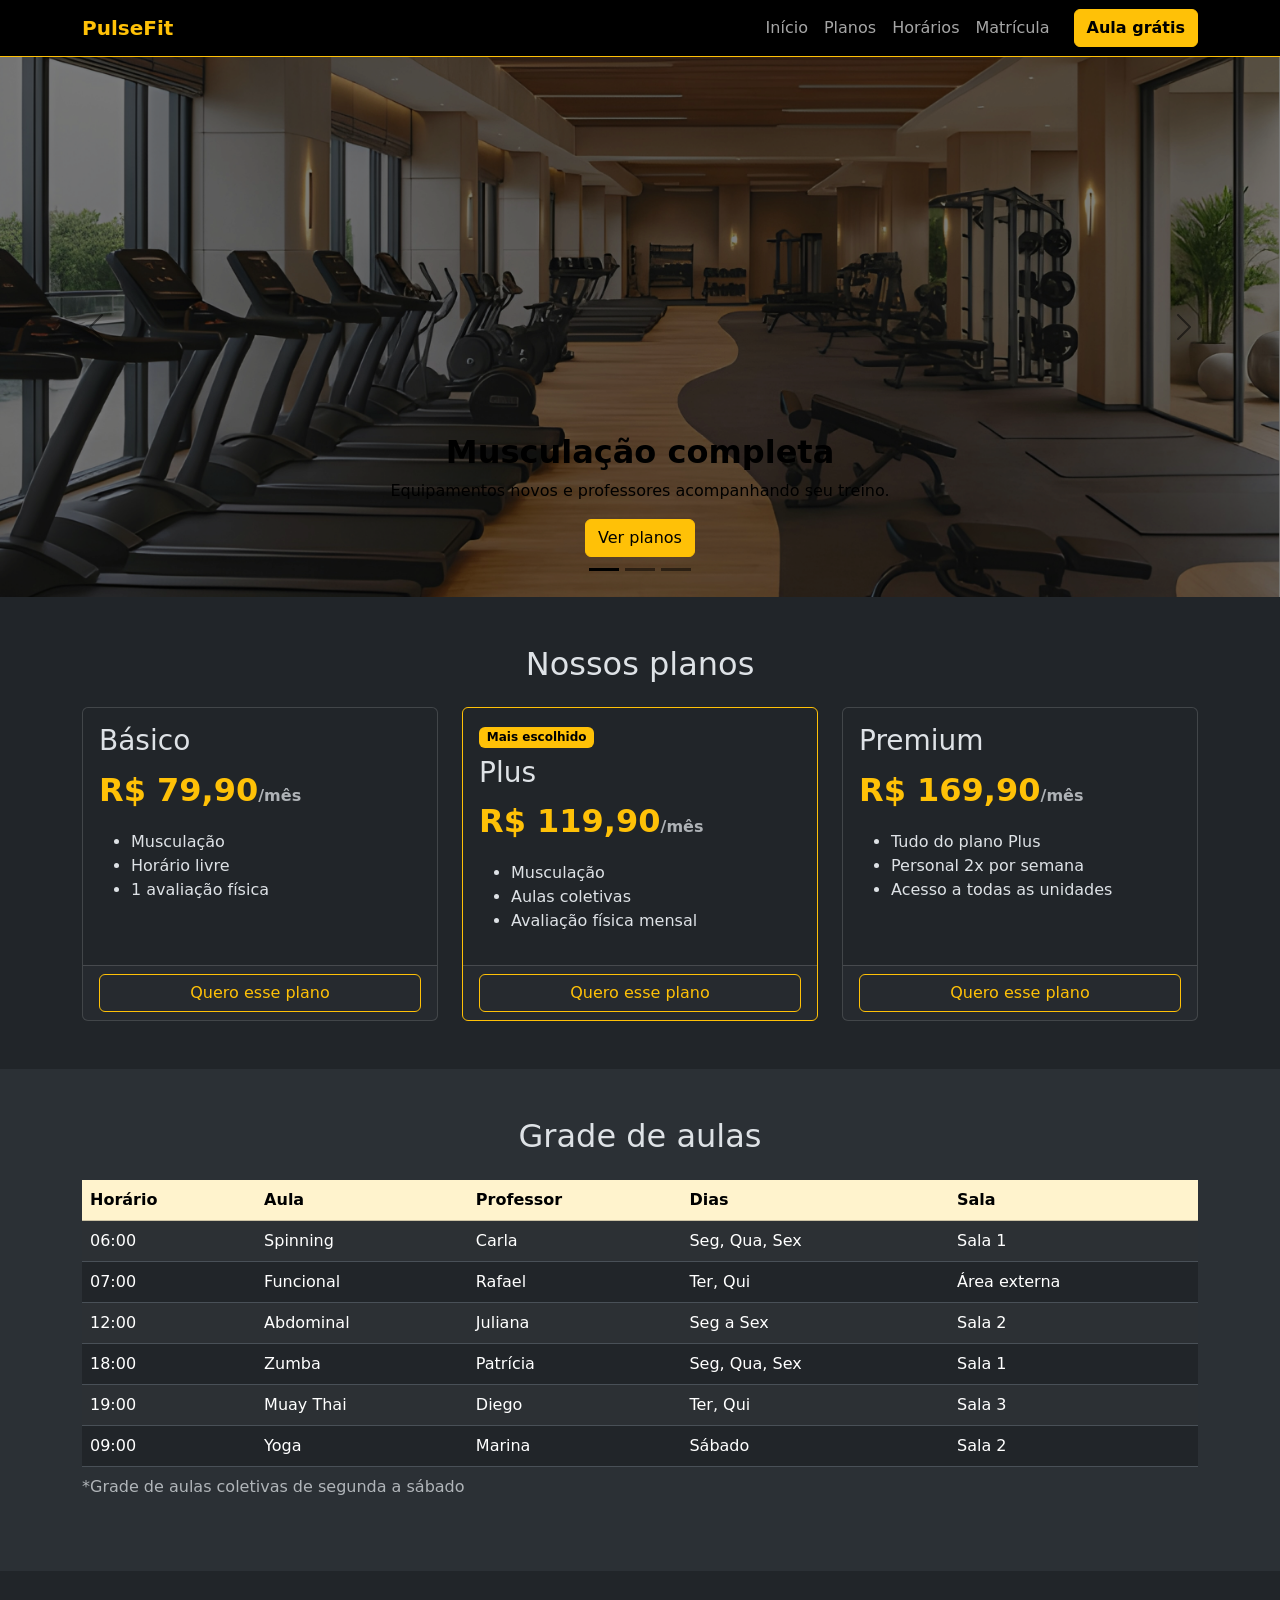
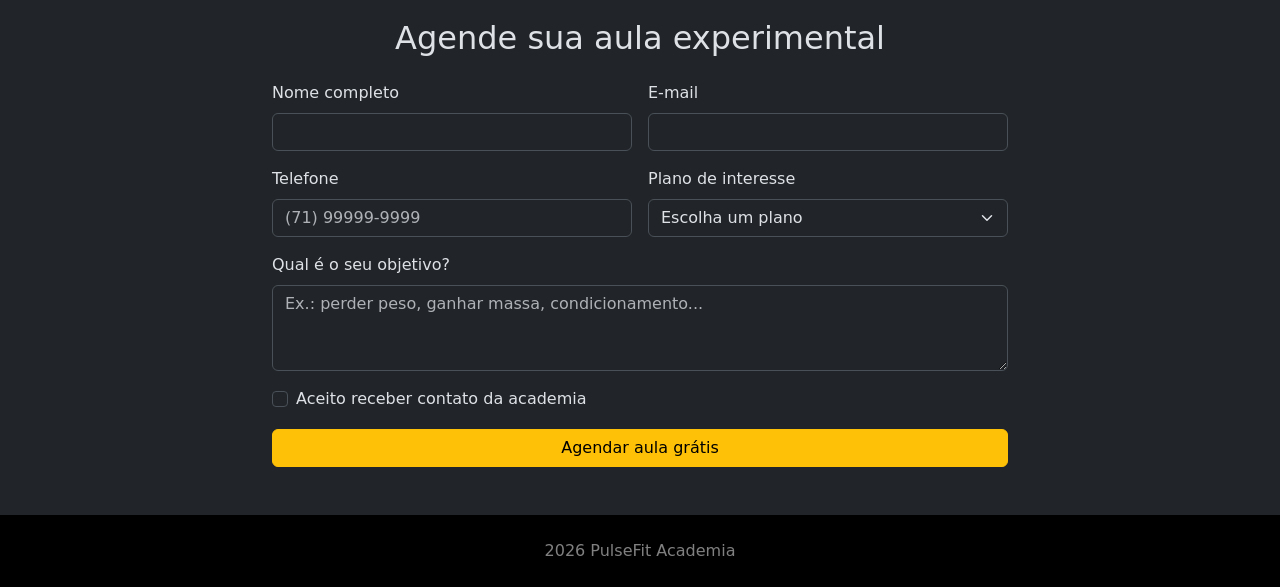
==== commit 4f8cc0c4: "feat(documentacao): atualizar README e index.html com informações sobre a academia e estrutura do si" ====
--- a/bootstrap/index.html
+++ b/bootstrap/index.html
@@ -1,5 +1,5 @@
 <!DOCTYPE html>
-<html lang="en">
+<html lang="pt-BR" data-bs-theme="dark">
 
 <head>
     <meta charset="UTF-8">
@@ -47,7 +47,7 @@
             <!-- Título principal da página escondido visualmente -->
             <h1 class="visually-hidden">PulseFit Academia</h1>
 
-            <div id="carrosselDestaques" class="carousel slide" data-bs-ride="carousel">
+            <div id="carrosselDestaques" class="carousel slide" data-bs-ride="carousel" data-bs-theme="light">
 
                 <!-- Indicadores (bolinhas) -->
                 <div class="carousel-indicators">
@@ -105,192 +105,204 @@
         </section>
 
         <section id="planos" class="py-5" aria-labelledby="titulo-planos">
-
-            <div class="row g-4">
-
-                <!-- Plano 1 -->
-                <div class="col-12 col-md-6 col-lg-4">
-                    <div class="card h-100">
-                        <div class="card-body">
-                            <h3 class="card-title">Básico</h3>
-                            <p class="fs-2 fw-bold text-warning">R$ 79,90<small
-                                    class="fs-6 text-body-secondary">/mês</small></p>
-                            <ul>
-                                <li>Musculação</li>
-                                <li>Horário livre</li>
-                                <li>1 avaliação física</li>
-                            </ul>
-                        </div>
-                        <div class="card-footer">
-                            <button type="button" class="btn btn-outline-warning w-100" data-bs-toggle="modal"
-                                data-bs-target="#modalPlano">Quero esse plano</button>
-                        </div>
-                    </div>
-                </div>
-
-                <!-- Plano 2 -->
-                <div class="col-12 col-md-6 col-lg-4">
-                    <div class="card h-100 border-warning">
-                        <div class="card-body">
-                            <span class="badge text-bg-warning mb-2">Mais escolhido</span>
-                            <h3 class="card-title">Plus</h3>
-                            <p class="fs-2 fw-bold text-warning">R$ 119,90<small
-                                    class="fs-6 text-body-secondary">/mês</small></p>
-                            <ul>
-                                <li>Musculação</li>
-                                <li>Aulas coletivas</li>
-                                <li>Avaliação física mensal</li>
-                            </ul>
-                        </div>
-                        <div class="card-footer">
-                            <button type="button" class="btn btn-outline-warning w-100" data-bs-toggle="modal"
-                                data-bs-target="#modalPlano">Quero esse plano</button>
-                        </div>
-                    </div>
-                </div>
-
-                <!-- Plano 3 -->
-                <div class="col-12 col-md-6 col-lg-4">
-                    <div class="card h-100">
-                        <div class="card-body">
-                            <h3 class="card-title">Premium</h3>
-                            <p class="fs-2 fw-bold text-warning">R$ 169,90<small
-                                    class="fs-6 text-body-secondary">/mês</small></p>
-                            <ul>
-                                <li>Tudo do plano Plus</li>
-                                <li>Personal 2x por semana</li>
-                                <li>Acesso a todas as unidades</li>
-                            </ul>
-                        </div>
-                        <div class="card-footer">
-                            <button type="button" class="btn btn-outline-warning w-100" data-bs-toggle="modal"
-                                data-bs-target="#modalPlano">Quero esse plano</button>
-                        </div>
-                    </div>
-                </div>
-
-            </div>
-
+            <div class="container">
+                <h2 id="titulo-planos" class="text-center mb-4">Nossos planos</h2>
+
+
+                <div class="row g-4">
+
+                    <!-- Plano 1 -->
+                    <div class="col-12 col-md-6 col-lg-4">
+                        <div class="card h-100">
+                            <div class="card-body">
+                                <h3 class="card-title">Básico</h3>
+                                <p class="fs-2 fw-bold text-warning">R$ 79,90<small
+                                        class="fs-6 text-body-secondary">/mês</small></p>
+                                <ul>
+                                    <li>Musculação</li>
+                                    <li>Horário livre</li>
+                                    <li>1 avaliação física</li>
+                                </ul>
+                            </div>
+                            <div class="card-footer">
+                                <button type="button" class="btn btn-outline-warning w-100" data-bs-toggle="modal"
+                                    data-bs-target="#modalPlano">Quero esse plano</button>
+                            </div>
+                        </div>
+                    </div>
+
+                    <!-- Plano 2 -->
+                    <div class="col-12 col-md-6 col-lg-4">
+                        <div class="card h-100 border-warning">
+                            <div class="card-body">
+                                <span class="badge text-bg-warning mb-2">Mais escolhido</span>
+                                <h3 class="card-title">Plus</h3>
+                                <p class="fs-2 fw-bold text-warning">R$ 119,90<small
+                                        class="fs-6 text-body-secondary">/mês</small></p>
+                                <ul>
+                                    <li>Musculação</li>
+                                    <li>Aulas coletivas</li>
+                                    <li>Avaliação física mensal</li>
+                                </ul>
+                            </div>
+                            <div class="card-footer">
+                                <button type="button" class="btn btn-outline-warning w-100" data-bs-toggle="modal"
+                                    data-bs-target="#modalPlano">Quero esse plano</button>
+                            </div>
+                        </div>
+                    </div>
+
+                    <!-- Plano 3 -->
+                    <div class="col-12 col-md-6 col-lg-4">
+                        <div class="card h-100">
+                            <div class="card-body">
+                                <h3 class="card-title">Premium</h3>
+                                <p class="fs-2 fw-bold text-warning">R$ 169,90<small
+                                        class="fs-6 text-body-secondary">/mês</small></p>
+                                <ul>
+                                    <li>Tudo do plano Plus</li>
+                                    <li>Personal 2x por semana</li>
+                                    <li>Acesso a todas as unidades</li>
+                                </ul>
+                            </div>
+                            <div class="card-footer">
+                                <button type="button" class="btn btn-outline-warning w-100" data-bs-toggle="modal"
+                                    data-bs-target="#modalPlano">Quero esse plano</button>
+                            </div>
+                        </div>
+                    </div>
+
+                </div>
+
+            </div>
         </section>
 
         <section id="horarios" class="py-5 bg-body-tertiary" aria-labelledby="titulo-horarios">
-
-            <div class="table-responsive">
-                <table class="table table-striped table-hover">
-                    <caption>Grade de aulas coletivas de segunda a sábado</caption>
-                    <thead class="table-warning">
-                        <tr>
-                            <th scope="col">Horário</th>
-                            <th scope="col">Aula</th>
-                            <th scope="col">Professor</th>
-                            <th scope="col">Dias</th>
-                            <th scope="col">Sala</th>
-                        </tr>
-                    </thead>
-                    <tbody>
-                        <tr>
-                            <td>06:00</td>
-                            <td>Spinning</td>
-                            <td>Carla</td>
-                            <td>Seg, Qua, Sex</td>
-                            <td>Sala 1</td>
-                        </tr>
-                        <tr>
-                            <td>07:00</td>
-                            <td>Funcional</td>
-                            <td>Rafael</td>
-                            <td>Ter, Qui</td>
-                            <td>Área externa</td>
-                        </tr>
-                        <tr>
-                            <td>12:00</td>
-                            <td>Abdominal</td>
-                            <td>Juliana</td>
-                            <td>Seg a Sex</td>
-                            <td>Sala 2</td>
-                        </tr>
-                        <tr>
-                            <td>18:00</td>
-                            <td>Zumba</td>
-                            <td>Patrícia</td>
-                            <td>Seg, Qua, Sex</td>
-                            <td>Sala 1</td>
-                        </tr>
-                        <tr>
-                            <td>19:00</td>
-                            <td>Muay Thai</td>
-                            <td>Diego</td>
-                            <td>Ter, Qui</td>
-                            <td>Sala 3</td>
-                        </tr>
-                        <tr>
-                            <td>09:00</td>
-                            <td>Yoga</td>
-                            <td>Marina</td>
-                            <td>Sábado</td>
-                            <td>Sala 2</td>
-                        </tr>
-                    </tbody>
-                </table>
-            </div>
-
+            <div class="container">
+                <h2 id="titulo-horarios" class="text-center mb-4">Grade de aulas</h2>
+
+
+
+                <div class="table-responsive">
+                    <table class="table table-striped table-hover">
+                        <caption>*Grade de aulas coletivas de segunda a sábado</caption>
+                        <thead class="table-warning">
+                            <tr>
+                                <th scope="col">Horário</th>
+                                <th scope="col">Aula</th>
+                                <th scope="col">Professor</th>
+                                <th scope="col">Dias</th>
+                                <th scope="col">Sala</th>
+                            </tr>
+                        </thead>
+                        <tbody>
+                            <tr>
+                                <td>06:00</td>
+                                <td>Spinning</td>
+                                <td>Carla</td>
+                                <td>Seg, Qua, Sex</td>
+                                <td>Sala 1</td>
+                            </tr>
+                            <tr>
+                                <td>07:00</td>
+                                <td>Funcional</td>
+                                <td>Rafael</td>
+                                <td>Ter, Qui</td>
+                                <td>Área externa</td>
+                            </tr>
+                            <tr>
+                                <td>12:00</td>
+                                <td>Abdominal</td>
+                                <td>Juliana</td>
+                                <td>Seg a Sex</td>
+                                <td>Sala 2</td>
+                            </tr>
+                            <tr>
+                                <td>18:00</td>
+                                <td>Zumba</td>
+                                <td>Patrícia</td>
+                                <td>Seg, Qua, Sex</td>
+                                <td>Sala 1</td>
+                            </tr>
+                            <tr>
+                                <td>19:00</td>
+                                <td>Muay Thai</td>
+                                <td>Diego</td>
+                                <td>Ter, Qui</td>
+                                <td>Sala 3</td>
+                            </tr>
+                            <tr>
+                                <td>09:00</td>
+                                <td>Yoga</td>
+                                <td>Marina</td>
+                                <td>Sábado</td>
+                                <td>Sala 2</td>
+                            </tr>
+                        </tbody>
+                    </table>
+                </div>
+
+            </div>
         </section>
 
         <section id="matricula" class="py-5" aria-labelledby="titulo-matricula">
-
-            <div class="row justify-content-center">
-                <div class="col-12 col-lg-8">
-
-                    <form class="row g-3">
-                        <div class="col-12 col-md-6">
-                            <label for="nome" class="form-label">Nome completo</label>
-                            <input type="text" class="form-control" id="nome" name="nome" required minlength="3">
-                        </div>
-
-                        <div class="col-12 col-md-6">
-                            <label for="email" class="form-label">E-mail</label>
-                            <input type="email" class="form-control" id="email" name="email" required>
-                        </div>
-
-                        <div class="col-12 col-md-6">
-                            <label for="telefone" class="form-label">Telefone</label>
-                            <input type="tel" class="form-control" id="telefone" name="telefone"
-                                placeholder="(71) 99999-9999" required>
-                        </div>
-
-                        <div class="col-12 col-md-6">
-                            <label for="plano" class="form-label">Plano de interesse</label>
-                            <select class="form-select" id="plano" name="plano" required>
-                                <option value="">Escolha um plano</option>
-                                <option value="basico">Básico</option>
-                                <option value="plus">Plus</option>
-                                <option value="premium">Premium</option>
-                            </select>
-                        </div>
-
-                        <div class="col-12">
-                            <label for="objetivo" class="form-label">Qual é o seu objetivo?</label>
-                            <textarea class="form-control" id="objetivo" name="objetivo" rows="3"
-                                placeholder="Ex.: perder peso, ganhar massa, condicionamento..."></textarea>
-                        </div>
-
-                        <div class="col-12">
-                            <div class="form-check">
-                                <input class="form-check-input" type="checkbox" id="termos" name="termos" required>
-                                <label class="form-check-label" for="termos">
-                                    Aceito receber contato da academia
-                                </label>
-                            </div>
-                        </div>
-
-                        <div class="col-12">
-                            <button type="submit" class="btn btn-warning w-100">Agendar aula grátis</button>
-                        </div>
-                    </form>
-
-                </div>
-            </div>
-
+            <div class="container">
+                <h2 id="titulo-matricula" class="text-center mb-4">Agende sua aula experimental</h2>
+
+
+                <div class="row justify-content-center">
+                    <div class="col-12 col-lg-8">
+
+                        <form class="row g-3">
+                            <div class="col-12 col-md-6">
+                                <label for="nome" class="form-label">Nome completo</label>
+                                <input type="text" class="form-control" id="nome" name="nome" required minlength="3">
+                            </div>
+
+                            <div class="col-12 col-md-6">
+                                <label for="email" class="form-label">E-mail</label>
+                                <input type="email" class="form-control" id="email" name="email" required>
+                            </div>
+
+                            <div class="col-12 col-md-6">
+                                <label for="telefone" class="form-label">Telefone</label>
+                                <input type="tel" class="form-control" id="telefone" name="telefone"
+                                    placeholder="(71) 99999-9999" required>
+                            </div>
+
+                            <div class="col-12 col-md-6">
+                                <label for="plano" class="form-label">Plano de interesse</label>
+                                <select class="form-select" id="plano" name="plano" required>
+                                    <option value="">Escolha um plano</option>
+                                    <option value="basico">Básico</option>
+                                    <option value="plus">Plus</option>
+                                    <option value="premium">Premium</option>
+                                </select>
+                            </div>
+
+                            <div class="col-12">
+                                <label for="objetivo" class="form-label">Qual é o seu objetivo?</label>
+                                <textarea class="form-control" id="objetivo" name="objetivo" rows="3"
+                                    placeholder="Ex.: perder peso, ganhar massa, condicionamento..."></textarea>
+                            </div>
+
+                            <div class="col-12">
+                                <div class="form-check">
+                                    <input class="form-check-input" type="checkbox" id="termos" name="termos" required>
+                                    <label class="form-check-label" for="termos">
+                                        Aceito receber contato da academia
+                                    </label>
+                                </div>
+                            </div>
+
+                            <div class="col-12">
+                                <button type="submit" class="btn btn-warning w-100">Agendar aula grátis</button>
+                            </div>
+                        </form>
+
+                    </div>
+                </div>
+            </div>
         </section>
     </main>
 
@@ -301,7 +313,7 @@
     </footer>
 
     <!-- Modal -->
-    <div class="modal fade" id="modalPlano" tabindex="-1" aria-labelledby="tituloModalPlano" aria-hidden="true">
+    <div class="modal fade" id="modalPlano" tabindex="-1" aria-labelledby="tituloModalPlano">
         <div class="modal-dialog modal-dialog-centered">
             <div class="modal-content">
 
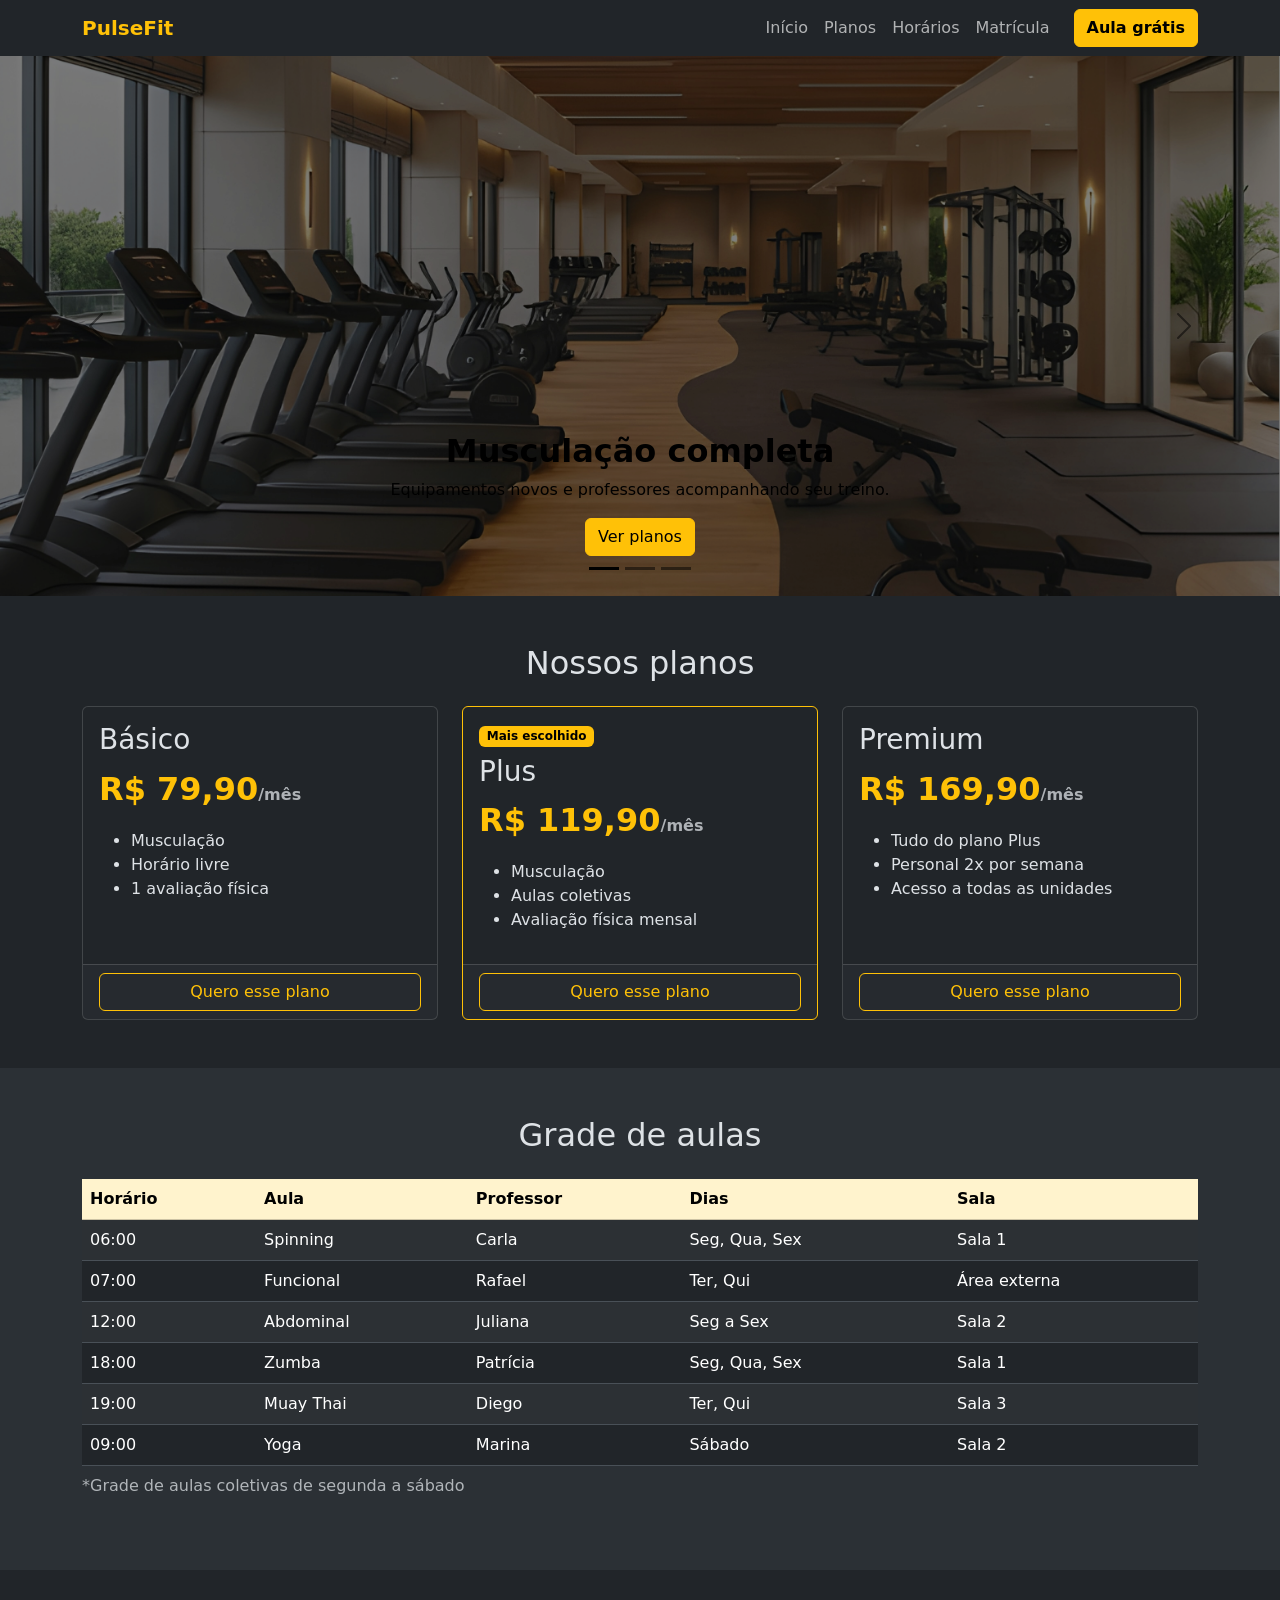
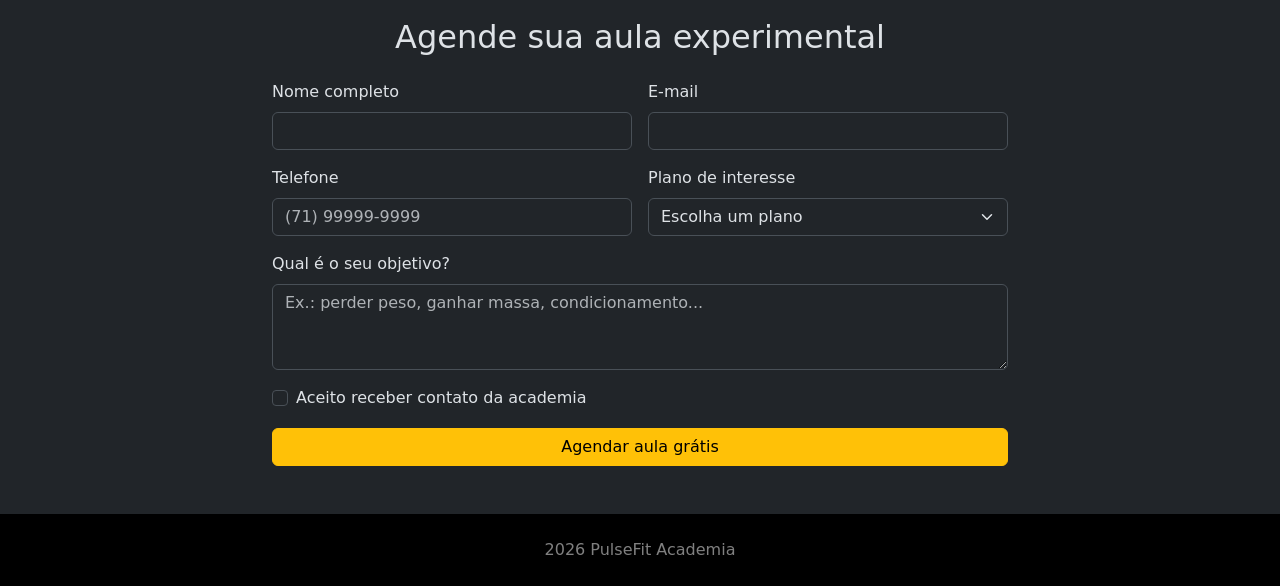
==== commit 8664fdb7: "fix(navbar): corrigir classes de estilo da navbar" ====
--- a/bootstrap/index.html
+++ b/bootstrap/index.html
@@ -16,7 +16,7 @@
     <a href="#conteudo" class="visually-hidden-focusable">Pular para o conteúdo</a>
 
     <header class="sticky-top">
-        <nav class="navbar navbar-expand-lg bg-black border-bottom border-warning" aria-label="Menu principal">
+        <nav class="navbar navbar-expand-lg -bottom bbg-black borderorder-warning" aria-label="Menu principal">
             <div class="container">
                 <!-- Logo/nome do site -->
                 <a class="navbar-brand fw-bold text-warning" href="#inicio">PulseFit</a>
